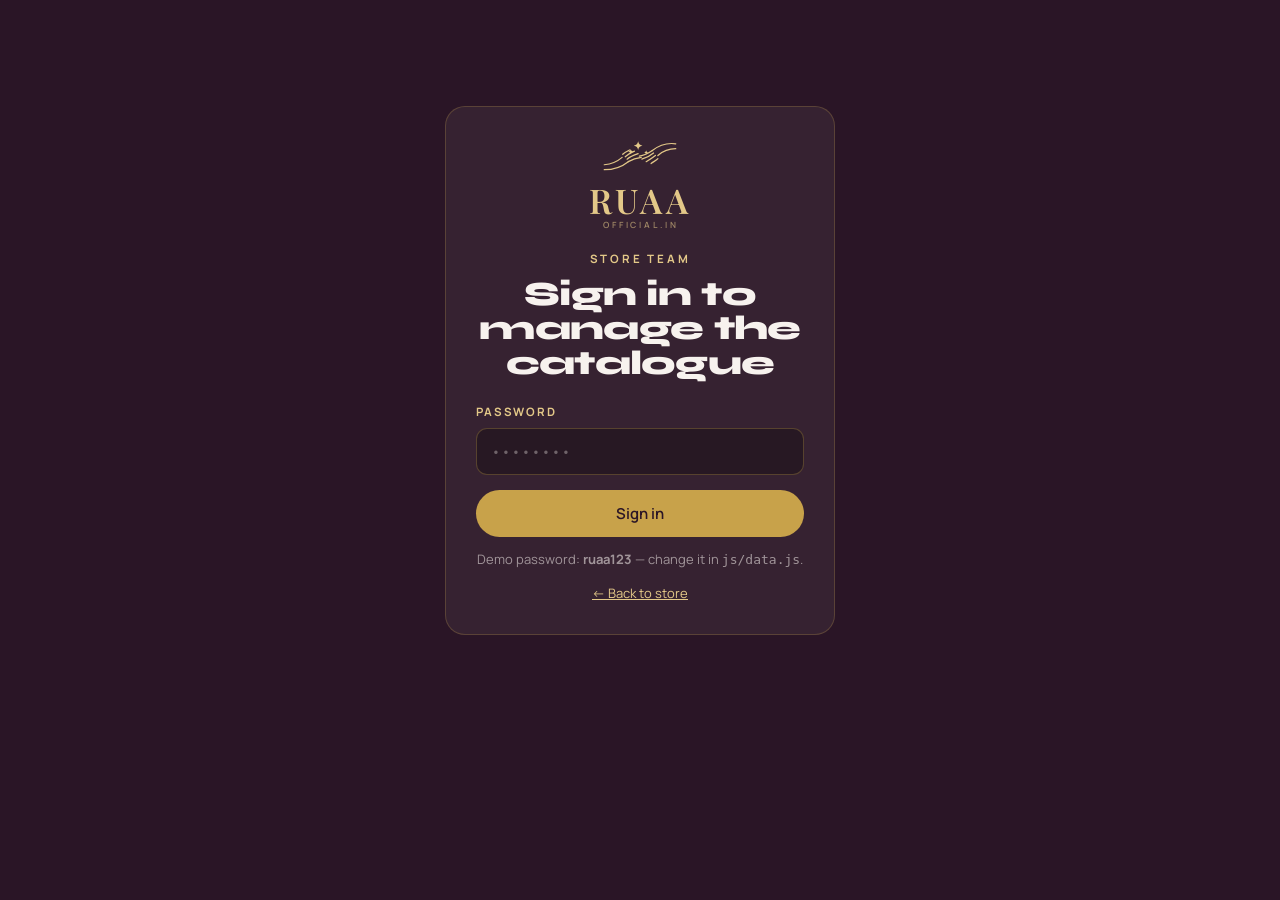
==== admin.html @ e3286751 "Initial commit" ====
<!DOCTYPE html>
<html lang="en">
<head>
  <meta charset="utf-8">
  <meta name="viewport" content="width=device-width, initial-scale=1">
  <title>Ruaa — Catalogue manager</title>
  <meta name="robots" content="noindex">

  <link rel="preconnect" href="https://fonts.googleapis.com">
  <link rel="preconnect" href="https://fonts.gstatic.com" crossorigin>
  <link href="https://fonts.googleapis.com/css2?family=Syne:wght@600;700;800&family=Manrope:wght@400;500;600;700&family=Playfair+Display:wght@500;600&display=swap" rel="stylesheet">
  <link rel="icon" href="assets/favicon.svg" type="image/svg+xml">

  <link rel="stylesheet" href="css/base.css">
  <link rel="stylesheet" href="css/admin.css">
</head>
<body class="admin">
  <div class="wrap">

    <!-- ------------------------------ Login gate ----------------------------- -->
    <div id="gate" class="panel gate">
      <span class="logo logo--stack">
        <span class="logo-mark" data-logo aria-hidden="true"></span>
        <span class="logo-type">
          <span class="logo-name">Ruaa</span>
          <span class="logo-sub">official.in</span>
        </span>
      </span>

      <p class="kicker gate-kicker">Store team</p>
      <h2 class="gate-title">Sign in to manage the catalogue</h2>

      <div class="f">
        <label for="pw">Password</label>
        <input id="pw" type="password" placeholder="••••••••" autocomplete="current-password">
      </div>

      <button class="btn btn--gold btn--block" id="loginBtn">Sign in</button>
      <p class="hint">Demo password: <b>ruaa123</b> — change it in <code>js/data.js</code>.</p>
      <p class="hint"><a href="index.html" style="color:var(--brass-soft)">← Back to store</a></p>
    </div>

    <!-- ------------------------------- Dashboard ----------------------------- -->
    <div id="dash" class="hidden">

      <div class="admin-top">
        <div>
          <p class="kicker">Catalogue manager</p>
          <h2>Upload a new design</h2>
        </div>
        <div style="display:flex; gap:9px">
          <a class="mini" href="index.html" style="text-decoration:none">View store</a>
          <button class="mini" id="logoutBtn">Sign out</button>
        </div>
      </div>

      <div class="admin-cols">

        <!-- Upload form -->
        <div class="panel">
          <div id="flash" class="flash hidden"></div>

          <div class="f">
            <label for="aName">Design name</label>
            <input id="aName" placeholder="Zoya Twisted Hoops">
          </div>

          <div class="two">
            <div class="f">
              <label for="aCat">Category</label>
              <select id="aCat"></select>
            </div>
            <div class="f">
              <label for="aMat">Material</label>
              <input id="aMat" value="18k gold plated brass">
            </div>
          </div>

          <div class="two">
            <div class="f">
              <label for="aPrice">Selling price ₹</label>
              <input id="aPrice" type="number" placeholder="1499">
            </div>
            <div class="f">
              <label for="aMrp">MRP ₹</label>
              <input id="aMrp" type="number" placeholder="2499">
            </div>
          </div>

          <div class="f">
            <label for="aDesc">Description</label>
            <textarea id="aDesc" rows="3" placeholder="Chunky twisted hoops with a secure click-top clasp."></textarea>
          </div>

          <div class="f">
            <label for="aImg">Product photo</label>
            <div class="drop" id="drop">
              <input id="aImg" type="file" accept="image/*">
              <div class="drop-hint">Drag a photo in, or pick one above.<br>
                Square photos look best. Keep them under 1&nbsp;MB.</div>
            </div>
            <img id="aPreview" class="preview hidden" alt="Preview of the uploaded photo">
          </div>

          <div class="check">
            <input id="aStock" type="checkbox" checked>
            <label for="aStock">In stock and visible on the store</label>
          </div>

          <button class="btn btn--gold btn--block" id="saveBtn">Publish to catalogue</button>
          <button class="mini mini--block" id="clearBtn">Clear form</button>
        </div>

        <!-- Live catalogue -->
        <div class="panel">
          <div style="display:flex; justify-content:space-between; align-items:baseline; margin-bottom:16px">
            <h3 style="font-size:20px">Live catalogue</h3>
            <span id="adminCount" style="font-size:13px; color:rgba(247,242,238,.55)"></span>
          </div>
          <div class="rows" id="adminRows"></div>
        </div>

      </div>
    </div>

  </div>

  <script src="js/data.js"></script>
  <script src="js/storage.js"></script>
  <script src="js/admin.js"></script>
</body>
</html>
---- css/base.css ----
/* ==========================================================================
   Ruaa — base.css
   Design tokens, resets, typography and shared components.
   Change the palette here and the whole site follows.
   ========================================================================== */

:root{
  /* Palette — velvet jewellery box */
  --plum:#3B1F35;
  --plum-deep:#2A1526;
  --ink:#241E1C;
  --shell:#F7F2EE;
  --shell-2:#EFE6E0;
  --brass:#C8A24A;
  --brass-soft:#E3C888;

  /* Type */
  --display:"Syne", system-ui, sans-serif;
  --body:"Manrope", system-ui, sans-serif;
  --wordmark:"Playfair Display", Georgia, "Times New Roman", serif;

  /* The logo takes this colour everywhere. Set it to #7C1A22 for the deep red
     of the printed logo, or leave it as the site's plum. */
  --logo-ink:var(--plum);

  /* Layout */
  --gutter:clamp(18px, 4.5vw, 64px);
  --maxw:1240px;
  --r:14px;
}

*{ box-sizing:border-box }
html{ scroll-behavior:smooth }

body{
  margin:0;
  background:var(--shell);
  color:var(--ink);
  font-family:var(--body);
  font-size:16px;
  line-height:1.6;
  -webkit-font-smoothing:antialiased;
}

h1,h2,h3,h4{
  font-family:var(--display);
  font-weight:800;
  line-height:1.02;
  letter-spacing:-0.02em;
  margin:0;
}
p{ margin:0 }
img{ max-width:100%; display:block }
button{ font-family:var(--body); cursor:pointer }

:focus-visible{ outline:2.5px solid var(--brass); outline-offset:3px; border-radius:4px }

.wrap{ max-width:var(--maxw); margin:0 auto; padding-inline:var(--gutter) }
.hidden{ display:none !important }

/* Small uppercase label used above headings */
.kicker{
  font-size:11.5px;
  letter-spacing:.24em;
  text-transform:uppercase;
  font-weight:700;
  color:var(--brass);
}
.kicker--dark{ color:var(--plum); opacity:.65 }

/* --------------------------------- Buttons -------------------------------- */
.btn{
  display:inline-flex; align-items:center; justify-content:center; gap:8px;
  border:0; border-radius:999px; text-decoration:none;
  font-weight:600; font-size:15px; padding:13px 26px;
  background:var(--plum); color:var(--shell);
  transition:transform .18s ease, background .18s ease, box-shadow .18s ease;
}
.btn:hover{ transform:translateY(-2px); box-shadow:0 12px 24px rgba(59,31,53,.25) }
.btn:active{ transform:translateY(0) scale(.98) }
.btn--gold{ background:var(--brass); color:var(--plum-deep) }
.btn--gold:hover{ box-shadow:0 12px 24px rgba(200,162,74,.35) }
.btn--line{
  background:transparent; color:var(--plum);
  box-shadow:inset 0 0 0 1.5px rgba(59,31,53,.28);
}
.btn--line:hover{ box-shadow:inset 0 0 0 1.5px var(--plum) }
.btn--sm{ padding:9px 18px; font-size:14px }
.btn--block{ width:100% }
.btn[disabled], .btn.is-out{ opacity:.5; pointer-events:none }

/* ---------------------------------- Logo ---------------------------------- */
/* The lockup: line-art mark on the left, RUAA over its handle on the right.
   Everything inherits currentColor, so one colour change re-skins the lot. */
.logo{
  text-decoration:none; color:var(--logo-ink);
  display:inline-flex; align-items:center; gap:11px;
  background:none; border:0; padding:0;
}
.logo-mark{ display:block; width:44px; flex:none; transition:width .25s ease }
.logo-mark svg{ display:block; width:100%; height:auto }
.logo-type{ display:flex; flex-direction:column; gap:3px }
.logo-name{
  font-family:var(--wordmark); font-weight:600; font-size:27px; line-height:.86;
  letter-spacing:.1em; text-transform:uppercase;
  transition:font-size .25s ease;
}
.logo-sub{
  font-family:var(--body); font-size:8.5px; font-weight:600;
  letter-spacing:.34em; text-transform:uppercase; opacity:.6;
  padding-left:.2em;
}
/* Stacked version — mark above the wordmark, for the admin sign-in card. */
.logo--stack{ flex-direction:column; gap:10px; text-align:center }
.logo--stack .logo-mark{ width:74px }
.logo--stack .logo-name{ font-size:34px }
.logo--stack .logo-type{ align-items:center }

/* Price block — shared by cards and the quick view */
.price{ margin-top:auto; padding-top:14px; display:flex; align-items:baseline; gap:9px }
.price .now{ font-family:var(--display); font-weight:700; font-size:19px; color:var(--plum) }
.price .was{ font-size:14px; color:rgba(36,30,28,.45); text-decoration:line-through }
.price .off{
  font-size:11.5px; font-weight:700; color:#1E7A54;
  background:rgba(30,122,84,.1); padding:3px 8px; border-radius:999px;
}

/* ------------------------ Scroll reveal + entrances ----------------------- */
/* Anything marked [data-reveal] starts just below its resting place and
   settles in when it scrolls into view. Siblings cascade through --i. */
[data-reveal]{
  opacity:0;
  transform:translateY(20px);
  transition:opacity .65s ease, transform .65s cubic-bezier(.2,.75,.3,1);
  transition-delay:calc(var(--i, 0) * 70ms);
}
[data-reveal].in{ opacity:1; transform:none }

/* ---------------------------------- Toast --------------------------------- */
.toast-host{
  position:fixed; left:50%; bottom:26px; transform:translateX(-50%);
  z-index:90; display:flex; flex-direction:column; align-items:center; gap:9px;
  pointer-events:none; padding-inline:12px; width:max-content; max-width:92vw;
}
.toast{
  background:var(--plum-deep); color:var(--shell);
  border:1px solid rgba(200,162,74,.45); border-radius:999px;
  padding:12px 24px; font-size:14.5px; font-weight:600; text-align:center;
  box-shadow:0 18px 40px rgba(42,21,38,.35);
  opacity:0; transform:translateY(14px) scale(.96);
  transition:opacity .3s ease, transform .3s cubic-bezier(.2,.75,.3,1);
}
.toast.in{ opacity:1; transform:none }
.toast--warn{ border-color:#B03A48 }

/* Screen-reader-only label — visible to assistive tech, not on screen. */
.sr-only{
  position:absolute; width:1px; height:1px; padding:0; margin:-1px;
  overflow:hidden; clip:rect(0 0 0 0); white-space:nowrap; border:0;
}

@media (prefers-reduced-motion:reduce){
  *{ animation:none !important; transition:none !important }
  html{ scroll-behavior:auto }
  /* Nothing slides or fades — everything is simply already in place. */
  [data-reveal]{ opacity:1; transform:none }
  .toast{ opacity:1; transform:none }
}
---- css/admin.css ----
/* ==========================================================================
   Ruaa — admin.css
   The dashboard where the store team uploads designs.
   ========================================================================== */

.admin{ background:var(--plum-deep); color:var(--shell); min-height:100vh; padding-block:34px 70px }
.admin h2{ font-size:34px }
.admin .kicker{ color:var(--brass-soft) }

.admin-top{
  display:flex; justify-content:space-between; align-items:flex-end;
  gap:20px; flex-wrap:wrap; margin-bottom:34px;
}

.panel{
  background:rgba(247,242,238,.06);
  border:1px solid rgba(200,162,74,.25);
  border-radius:20px; padding:clamp(20px,3vw,30px);
}

.admin-cols{ display:grid; grid-template-columns:400px 1fr; gap:22px; align-items:start }
@media (max-width:960px){ .admin-cols{ grid-template-columns:1fr } }

/* --------------------------------- Forms ---------------------------------- */
.admin label{
  display:block; font-size:11.5px; letter-spacing:.16em; text-transform:uppercase;
  font-weight:700; color:var(--brass-soft); margin-bottom:7px;
}
.f{ margin-bottom:15px }
.two{ display:grid; grid-template-columns:1fr 1fr; gap:12px }

.admin input,
.admin select,
.admin textarea{
  width:100%; font-family:var(--body); font-size:15px; color:var(--shell);
  background:rgba(0,0,0,.28); border:1px solid rgba(200,162,74,.3);
  border-radius:11px; padding:12px 14px;
}
.admin input::placeholder,
.admin textarea::placeholder{ color:rgba(247,242,238,.35) }
.admin select option{ background:var(--plum-deep); color:var(--shell) }
.admin input:focus,
.admin select:focus,
.admin textarea:focus{ outline:none; border-color:var(--brass) }
.admin input[type=file]{ padding:10px; font-size:13.5px }

.drop{
  border:1.5px dashed rgba(200,162,74,.45); border-radius:14px;
  padding:16px; text-align:center; font-size:13.5px; color:rgba(247,242,238,.6);
}
.preview{
  margin-top:12px; width:100%; aspect-ratio:1; border-radius:12px; object-fit:cover;
  border:1px solid rgba(200,162,74,.3);
}

.check{ display:flex; align-items:center; gap:9px; margin:4px 0 18px }
.check input{ width:auto; accent-color:var(--brass) }
.check label{
  margin:0; letter-spacing:.06em; text-transform:none;
  font-size:14px; color:var(--shell); font-weight:500;
}

/* ------------------------------ Catalogue rows ---------------------------- */
.rows{ display:flex; flex-direction:column; gap:10px }
.row{
  display:flex; align-items:center; gap:14px;
  background:rgba(0,0,0,.22); border:1px solid rgba(200,162,74,.16);
  border-radius:14px; padding:11px 14px;
}
.row .thumb{
  width:54px; height:54px; border-radius:10px; flex:none; overflow:hidden;
  background:linear-gradient(150deg,#4A2843,#2A1526);
  display:flex; align-items:center; justify-content:center;
}
.row .thumb img{ width:100%; height:100%; object-fit:cover }
.row .thumb svg{ width:60%; height:60% }
.row .meta{ flex:1; min-width:0 }
.row .meta b{ display:block; font-size:15px; font-weight:700 }
.row .meta small{ color:rgba(247,242,238,.55); font-size:12.5px; letter-spacing:.06em }
.row .act{ display:flex; gap:7px; flex-wrap:wrap }

.mini{
  background:rgba(247,242,238,.1); border:0; color:var(--shell);
  font-size:13px; font-weight:600; padding:7px 13px; border-radius:999px;
}
.mini:hover{ background:rgba(247,242,238,.2) }
.mini--block{ width:100%; margin-top:9px }
.mini--danger:hover{ background:#B03A48 }

.flash{
  background:var(--brass); color:var(--plum-deep); font-weight:600; font-size:14.5px;
  padding:12px 16px; border-radius:12px; margin-bottom:16px;
}

/* ------------------------------- Login gate ------------------------------- */
.gate{ max-width:390px; margin:8vh auto 0; text-align:center }
.gate .logo{ color:var(--brass-soft); margin-bottom:18px }
.gate-kicker{ margin-bottom:2px }
.gate-title{ font-size:24px; margin:8px 0 22px }
.gate .f{ text-align:left }
.gate .hint{ font-size:13px; color:rgba(247,242,238,.55); margin-top:12px }

/* ------------------------- Motion on the dashboard ------------------------ */

/* The login panel shakes when the password is wrong. */
@keyframes gate-shake{
  0%,100%{ transform:translateX(0) }
  20%{ transform:translateX(-9px) }
  40%{ transform:translateX(8px) }
  60%{ transform:translateX(-5px) }
  80%{ transform:translateX(3px) }
}
.gate.shake{ animation:gate-shake .45s ease; border-color:#B03A48 }

/* Drag a photo anywhere over the dashed box and it lights up. */
.drop{ transition:border-color .2s ease, background .2s ease }
.drop.over{ border-color:var(--brass); background:rgba(200,162,74,.1) }
.drop-hint{ margin-top:8px; line-height:1.5 }

/* Catalogue rows deal themselves in. */
@keyframes row-in{ from{ opacity:0; transform:translateY(10px) } }
.row{
  animation:row-in .42s cubic-bezier(.2,.75,.3,1) backwards;
  animation-delay:calc(var(--i, 0) * 40ms);
  transition:border-color .18s ease, background .18s ease;
}
.row:hover{ border-color:rgba(200,162,74,.4); background:rgba(0,0,0,.3) }

.rows-empty{
  border:1px dashed rgba(200,162,74,.3); border-radius:14px;
  padding:38px 18px; text-align:center;
  font-size:14.5px; color:rgba(247,242,238,.55);
}

.flash{ animation:row-in .35s ease }
.preview{ animation:row-in .35s ease }
.mini{ transition:background .18s ease, color .18s ease }
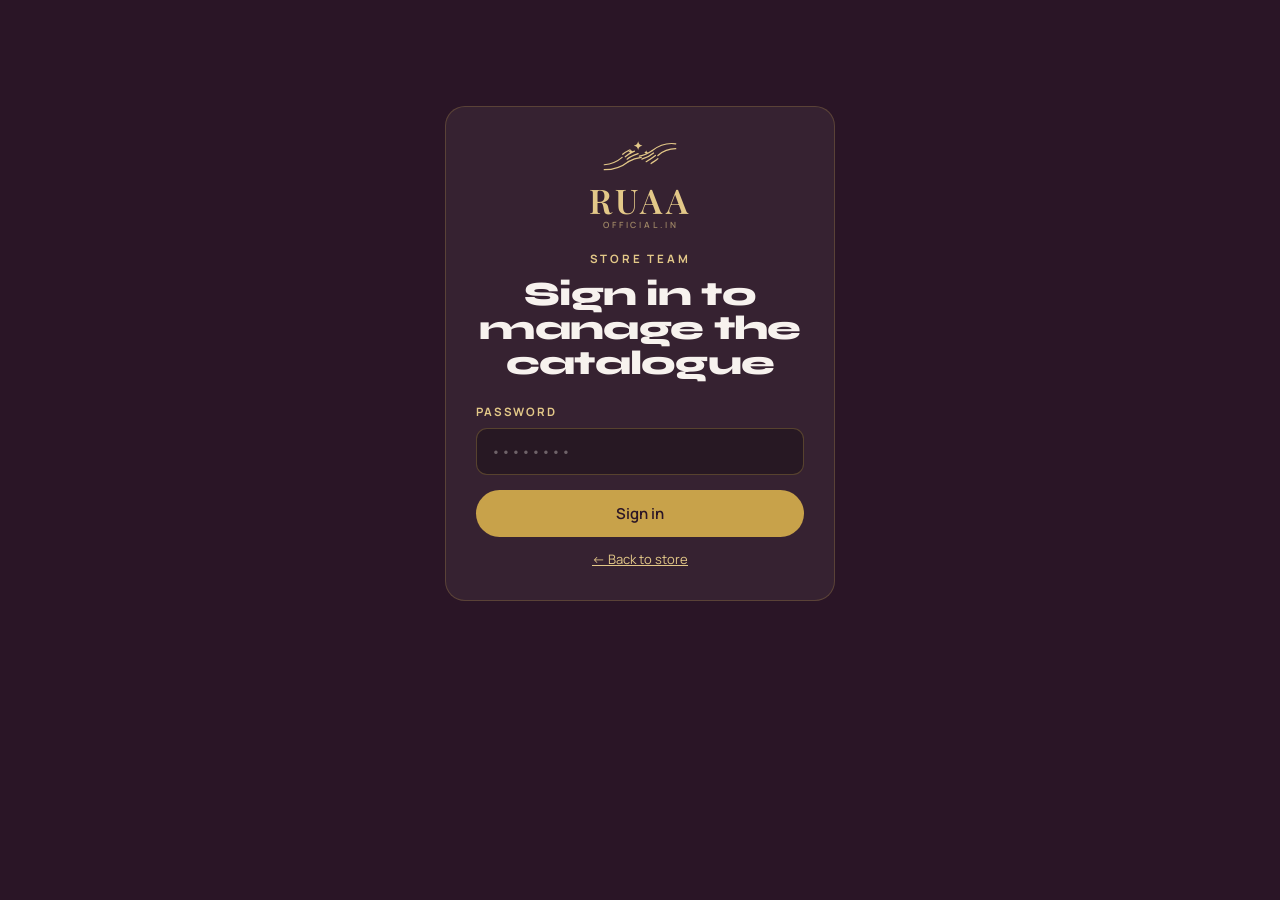
==== commit 113b73a2: "Updated website" ====
--- a/admin.html
+++ b/admin.html
@@ -36,7 +36,7 @@
       </div>
 
       <button class="btn btn--gold btn--block" id="loginBtn">Sign in</button>
-      <p class="hint">Demo password: <b>ruaa123</b> — change it in <code>js/data.js</code>.</p>
+      <!-- <p class="hint">Demo password: <b>rutu1234</b> — change it in <code>js/data.js</code>.</p> -->
       <p class="hint"><a href="index.html" style="color:var(--brass-soft)">← Back to store</a></p>
     </div>
 
